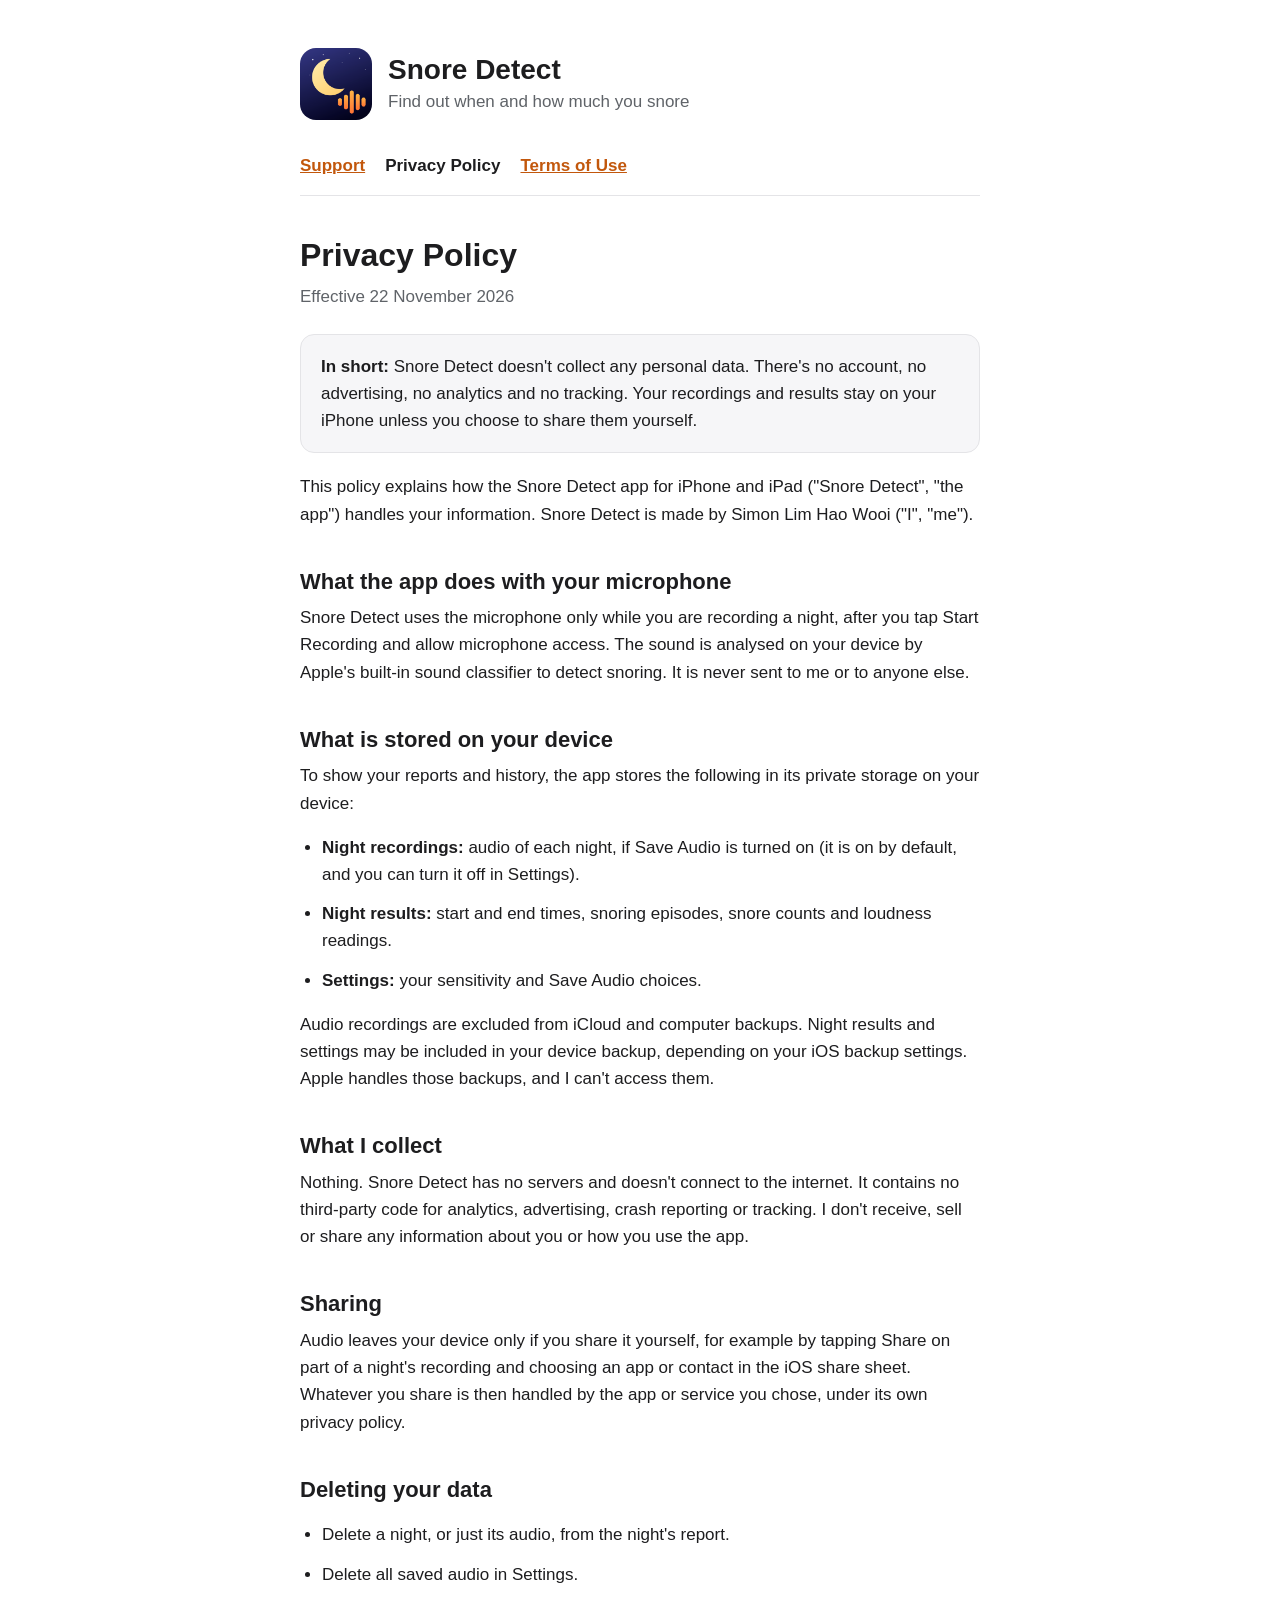
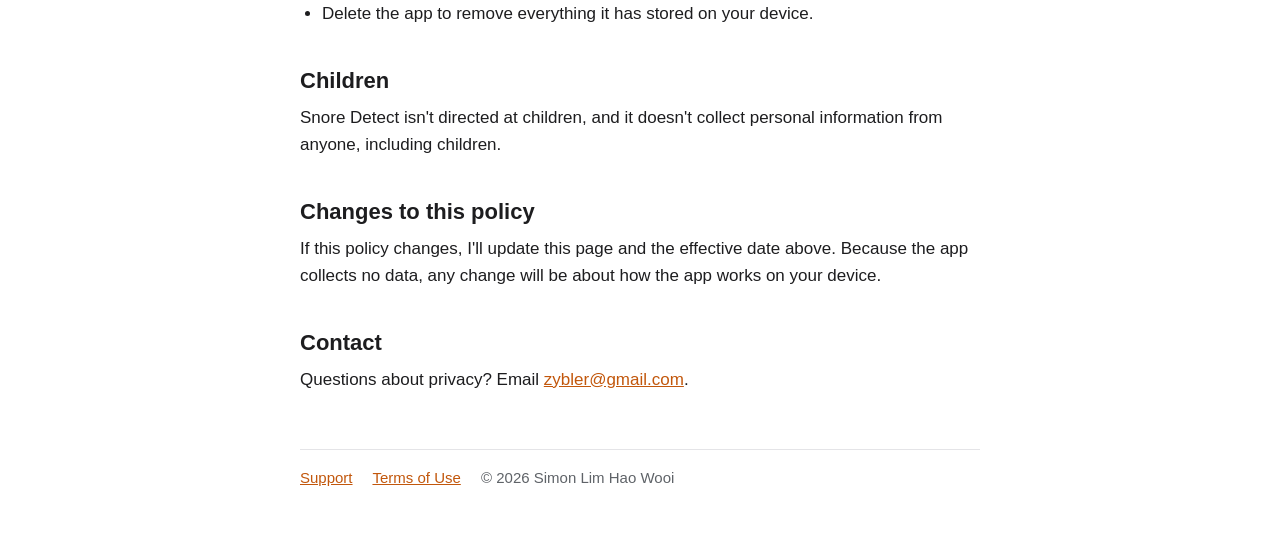
==== privacy.html @ 736b81da "Add Snore Detect support, privacy policy and terms pages Co-Authored-By: Claude Opus 5.5 <noreply@an" ====
<!doctype html>
<html lang="en-AU">
<head>
  <meta charset="utf-8">
  <meta name="viewport" content="width=device-width, initial-scale=1">
  <title>Snore Detect Privacy Policy</title>
  <meta name="description" content="Snore Detect privacy policy. The app collects no personal data. Audio is analysed and stored only on your iPhone.">
  <link rel="icon" href="icon.png">
  <link rel="stylesheet" href="style.css">
</head>
<body>
<main>
  <header class="app">
    <img src="icon.png" alt="Snore Detect app icon">
    <div>
      <p class="name">Snore Detect</p>
      <p class="tagline">Find out when and how much you snore</p>
    </div>
  </header>

  <nav class="top">
    <a href="./">Support</a>
    <a href="privacy.html" aria-current="page">Privacy Policy</a>
    <a href="terms.html">Terms of Use</a>
  </nav>

  <h1>Privacy Policy</h1>
  <p class="meta">Effective 22 November 2026</p>

  <div class="card">
    <p><strong>In short:</strong> Snore Detect doesn't collect any personal data. There's no account, no advertising, no analytics and no tracking. Your recordings and results stay on your iPhone unless you choose to share them yourself.</p>
  </div>

  <p>This policy explains how the Snore Detect app for iPhone and iPad ("Snore Detect", "the app") handles your information. Snore Detect is made by Simon Lim Hao Wooi ("I", "me").</p>

  <h2>What the app does with your microphone</h2>
  <p>Snore Detect uses the microphone only while you are recording a night, after you tap Start Recording and allow microphone access. The sound is analysed on your device by Apple's built-in sound classifier to detect snoring. It is never sent to me or to anyone else.</p>

  <h2>What is stored on your device</h2>
  <p>To show your reports and history, the app stores the following in its private storage on your device:</p>
  <ul>
    <li><strong>Night recordings:</strong> audio of each night, if Save Audio is turned on (it is on by default, and you can turn it off in Settings).</li>
    <li><strong>Night results:</strong> start and end times, snoring episodes, snore counts and loudness readings.</li>
    <li><strong>Settings:</strong> your sensitivity and Save Audio choices.</li>
  </ul>
  <p>Audio recordings are excluded from iCloud and computer backups. Night results and settings may be included in your device backup, depending on your iOS backup settings. Apple handles those backups, and I can't access them.</p>

  <h2>What I collect</h2>
  <p>Nothing. Snore Detect has no servers and doesn't connect to the internet. It contains no third-party code for analytics, advertising, crash reporting or tracking. I don't receive, sell or share any information about you or how you use the app.</p>

  <h2>Sharing</h2>
  <p>Audio leaves your device only if you share it yourself, for example by tapping Share on part of a night's recording and choosing an app or contact in the iOS share sheet. Whatever you share is then handled by the app or service you chose, under its own privacy policy.</p>

  <h2>Deleting your data</h2>
  <ul>
    <li>Delete a night, or just its audio, from the night's report.</li>
    <li>Delete all saved audio in Settings.</li>
    <li>Delete the app to remove everything it has stored on your device.</li>
  </ul>

  <h2>Children</h2>
  <p>Snore Detect isn't directed at children, and it doesn't collect personal information from anyone, including children.</p>

  <h2>Changes to this policy</h2>
  <p>If this policy changes, I'll update this page and the effective date above. Because the app collects no data, any change will be about how the app works on your device.</p>

  <h2>Contact</h2>
  <p>Questions about privacy? Email <a href="mailto:zybler@gmail.com?subject=Snore%20Detect%20privacy">zybler@gmail.com</a>.</p>

  <footer>
    <a href="./">Support</a>
    <a href="terms.html">Terms of Use</a>
    <span>© 2026 Simon Lim Hao Wooi</span>
  </footer>
</main>
</body>
</html>
---- style.css ----
:root {
  --bg: #ffffff;
  --text: #1d1d1f;
  --muted: #5f6368;
  --accent: #c2570c;
  --rule: #e4e4e7;
  --card: #f6f6f8;
  color-scheme: light dark;
}

@media (prefers-color-scheme: dark) {
  :root {
    --bg: #0d0f14;
    --text: #ececf1;
    --muted: #a1a1aa;
    --accent: #ff9f45;
    --rule: #26272d;
    --card: #16181f;
  }
}

* { box-sizing: border-box; }

body {
  margin: 0;
  background: var(--bg);
  color: var(--text);
  font: 17px/1.6 -apple-system, BlinkMacSystemFont, "SF Pro Text", "Segoe UI", Roboto, Helvetica, Arial, sans-serif;
  -webkit-text-size-adjust: 100%;
}

main {
  max-width: 720px;
  margin: 0 auto;
  padding: 48px 20px 64px;
}

header.app {
  display: flex;
  align-items: center;
  gap: 16px;
  margin-bottom: 32px;
}

header.app img {
  width: 72px;
  height: 72px;
  border-radius: 16px;
}

header.app .name {
  font-size: 28px;
  font-weight: 700;
  line-height: 1.2;
  margin: 0;
}

header.app .tagline {
  margin: 2px 0 0;
  color: var(--muted);
}

nav.top {
  display: flex;
  flex-wrap: wrap;
  gap: 8px 20px;
  margin-bottom: 40px;
  padding-bottom: 16px;
  border-bottom: 1px solid var(--rule);
}

nav.top a { font-weight: 600; }
nav.top a[aria-current="page"] { color: var(--text); text-decoration: none; }

h1 { font-size: 32px; line-height: 1.2; margin: 0 0 8px; }
h2 { font-size: 22px; line-height: 1.3; margin: 40px 0 8px; }
h3 { font-size: 18px; margin: 24px 0 4px; }

p, li { margin: 0 0 12px; }
ul, ol { padding-left: 22px; }

a { color: var(--accent); }

.meta { color: var(--muted); margin-bottom: 24px; }

.card {
  background: var(--card);
  border: 1px solid var(--rule);
  border-radius: 14px;
  padding: 18px 20px;
  margin: 20px 0;
}

.card p:last-child { margin-bottom: 0; }

footer {
  margin-top: 56px;
  padding-top: 16px;
  border-top: 1px solid var(--rule);
  color: var(--muted);
  font-size: 15px;
}

footer a { margin-right: 16px; }
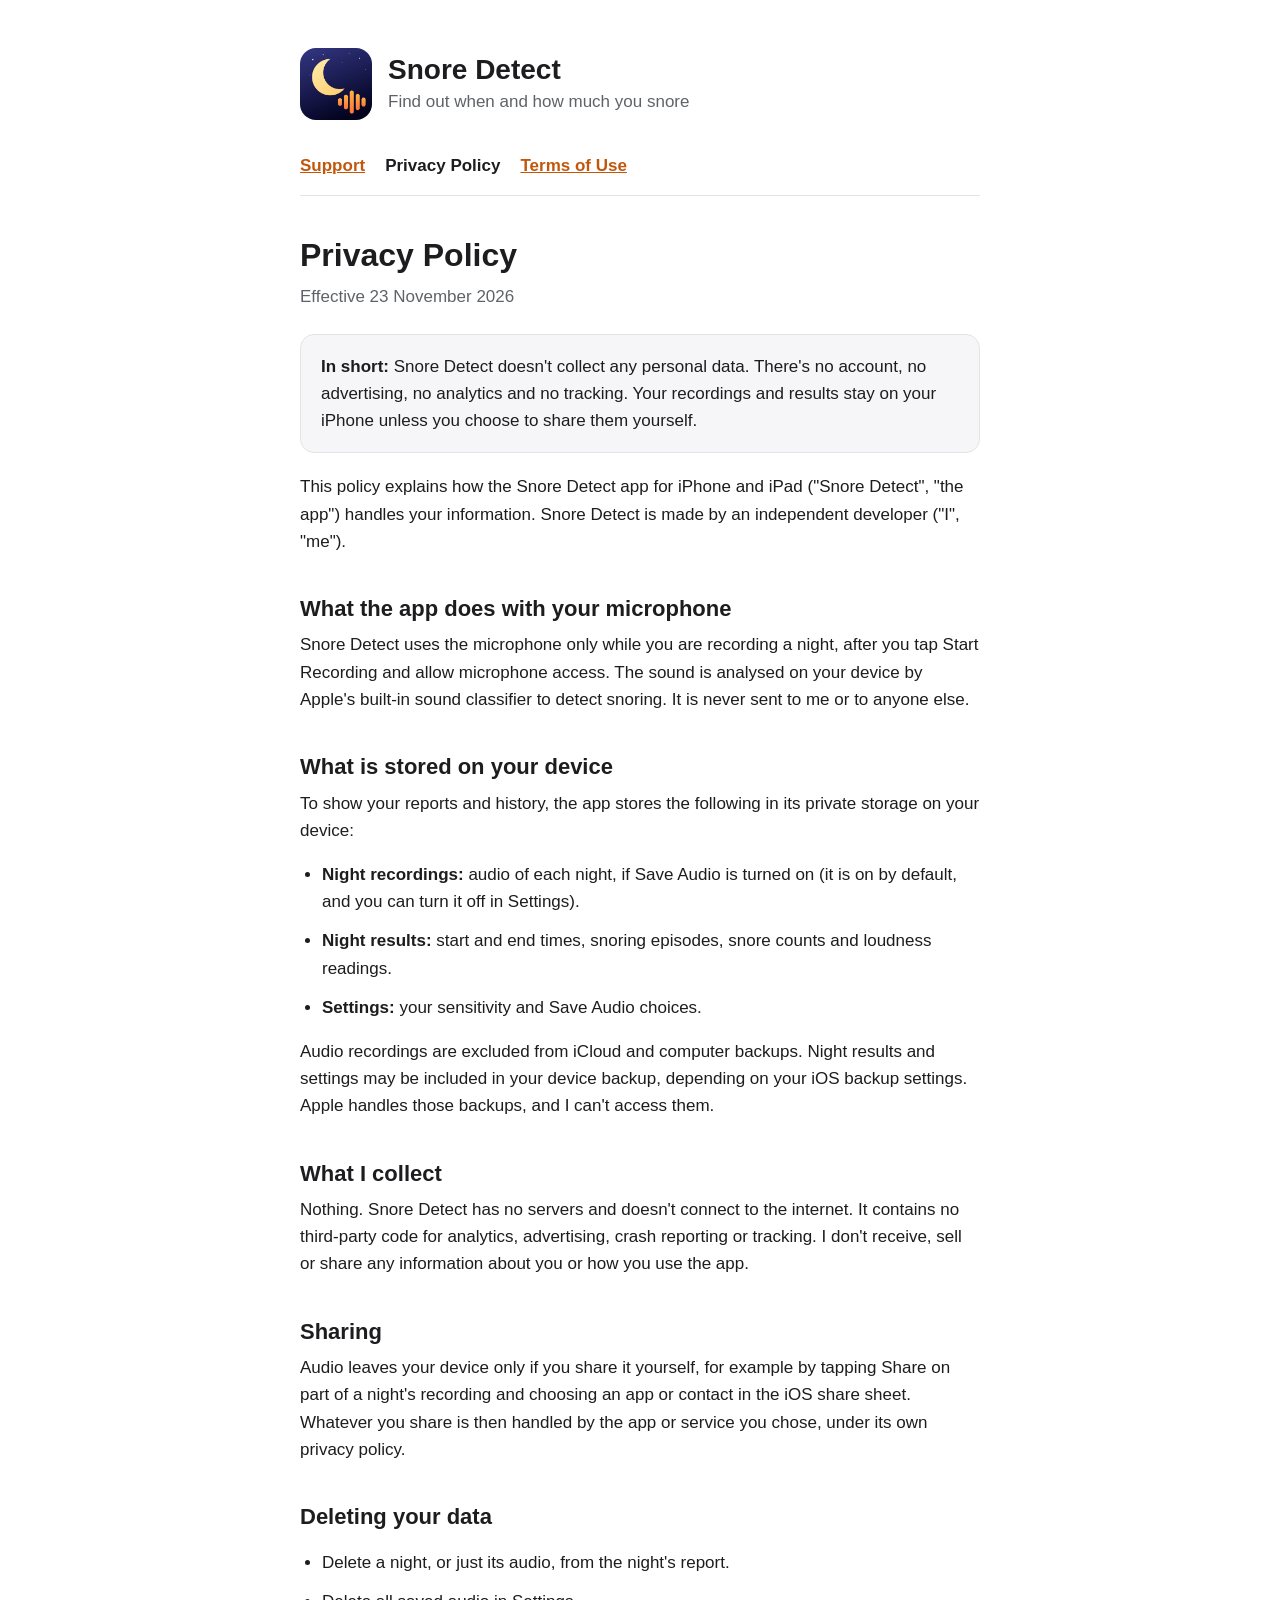
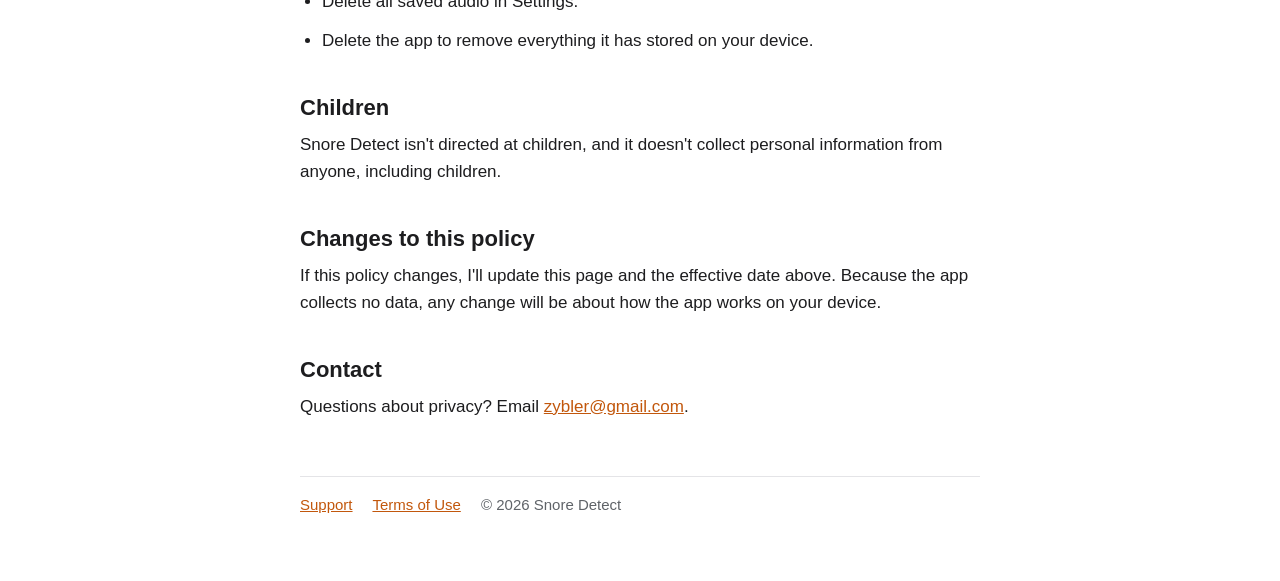
==== commit af2feac1: "Remove the developer's personal name from the site The privacy policy and terms now say the app is m" ====
--- a/privacy.html
+++ b/privacy.html
@@ -25,13 +25,13 @@
   </nav>
 
   <h1>Privacy Policy</h1>
-  <p class="meta">Effective 22 November 2026</p>
+  <p class="meta">Effective 23 November 2026</p>
 
   <div class="card">
     <p><strong>In short:</strong> Snore Detect doesn't collect any personal data. There's no account, no advertising, no analytics and no tracking. Your recordings and results stay on your iPhone unless you choose to share them yourself.</p>
   </div>
 
-  <p>This policy explains how the Snore Detect app for iPhone and iPad ("Snore Detect", "the app") handles your information. Snore Detect is made by Simon Lim Hao Wooi ("I", "me").</p>
+  <p>This policy explains how the Snore Detect app for iPhone and iPad ("Snore Detect", "the app") handles your information. Snore Detect is made by an independent developer ("I", "me").</p>
 
   <h2>What the app does with your microphone</h2>
   <p>Snore Detect uses the microphone only while you are recording a night, after you tap Start Recording and allow microphone access. The sound is analysed on your device by Apple's built-in sound classifier to detect snoring. It is never sent to me or to anyone else.</p>
@@ -70,7 +70,7 @@
   <footer>
     <a href="./">Support</a>
     <a href="terms.html">Terms of Use</a>
-    <span>© 2026 Simon Lim Hao Wooi</span>
+    <span>© 2026 Snore Detect</span>
   </footer>
 </main>
 </body>
